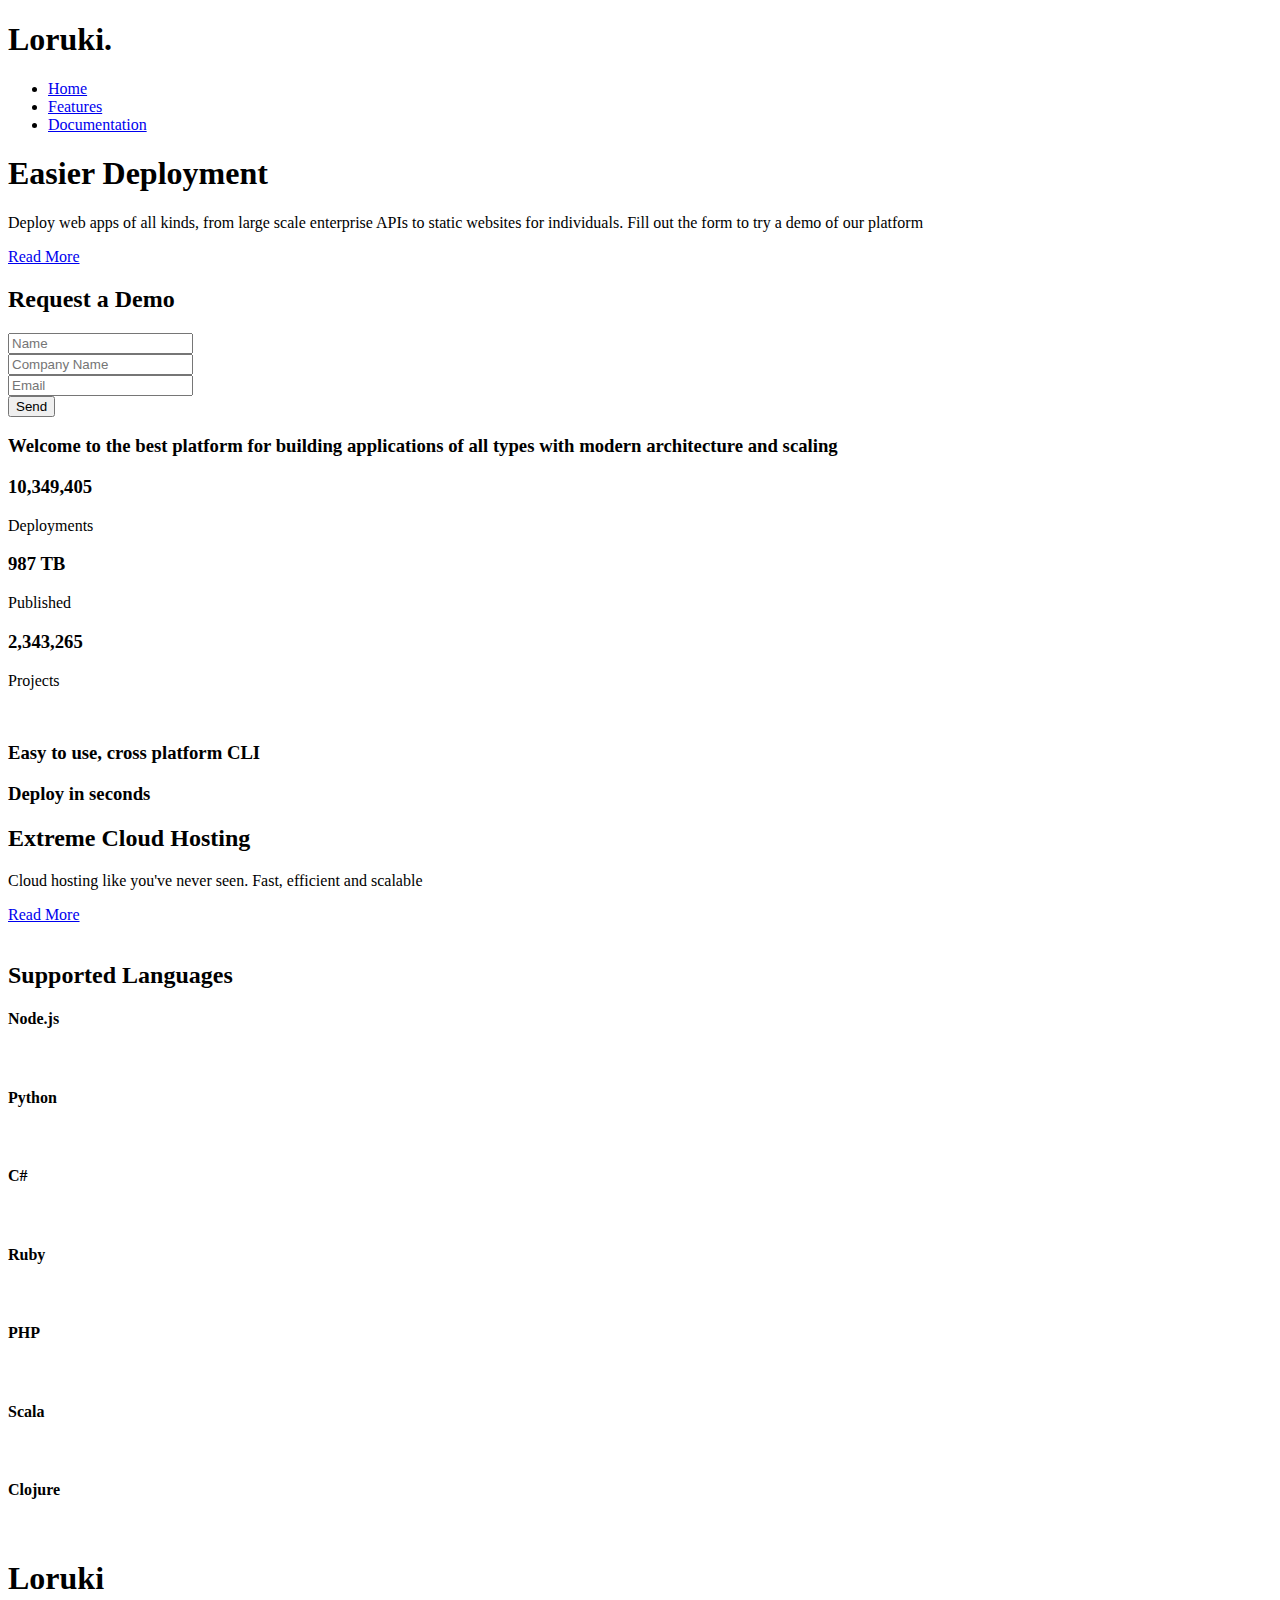
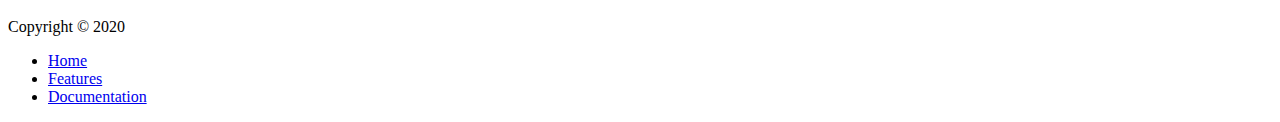
==== index.html @ d3062ba0 "Create index.html" ====
<!DOCTYPE html>
<html lang="en">
<head>
    <meta charset="UTF-8">
    <meta http-equiv="X-UA-Compatible" content="IE=edge">
    <meta name="viewport" content="width=device-width, initial-scale=1.0">
    <link rel="stylesheet" href="https://cdnjs.cloudflare.com/ajax/libs/font-awesome/5.15.1/css/all.min.css" integrity="sha512-+4zCK9k+qNFUR5X+cKL9EIR+ZOhtIloNl9GIKS57V1MyNsYpYcUrUeQc9vNfzsWfV28IaLL3i96P9sdNyeRssA==" crossorigin="anonymous" />
    <link rel="stylesheet" href="css/utilities.css">
    <link rel="stylesheet" href="css/style.css">
    <title>Loruki | Cloud Hosting For Everyone</title>
</head>
<body>
     <!-- Navbar -->
     <div class="navbar">
        <div class="container flex">
            <h1 class="logo">Loruki.</h1>
            <nav>
                <ul>
                    <li><a href="index.html">Home</a></li>
                    <li><a href="features.html">Features</a></li>
                    <li><a href="docs.html">Documentation</a></li>
                </ul>
            </nav>
        </div>
    </div>

     <!-- Showcase -->
     <section class="showcase">
        <div class="container grid">
            <div class="showcase-text">
                <h1>Easier Deployment</h1>
                <p>Deploy web apps of all kinds, from large scale enterprise APIs to static websites for individuals. Fill out the form to try a demo of our platform</p>
                <a href="features.html" class="btn btn-outline">Read More</a>
            </div>

            <div class="showcase-form card">
                <h2>Request a Demo</h2>
                 <!--  <form name="contact" netlify-honeypot="bot-field" method="POST" data-netlify="true">
                    <input type="hidden" name="form-name" value="contact">
                    <p class="hidden">
                        <label>Don’t fill this out if you're human: <input name="bot-field" /></label>
                      </p>
                    <div class="form-control">
                        <input type="text" name="name" placeholder="Name" required>
                    </div>
                    <div class="form-control">
                        <input type="text" name="company" placeholder="Company Name" required>
                    </div>
                    <div class="form-control">
                        <input type="email" name="email" placeholder="Email" required>
                    </div>
                    <input type="submit" value="Send" class="btn btn-primary">
                </form> -->
                 <form>
                    <div class="form-control">
                        <input type="text" name="name" placeholder="Name" required>
                    </div>
                    <div class="form-control">
                        <input type="text" name="company" placeholder="Company Name" required>
                    </div>
                    <div class="form-control">
                        <input type="email" name="email" placeholder="Email" required>
                    </div>
                    <input type="submit" value="Send" class="btn btn-primary">
                </form>
            </div>
        </div>
    </section>

    <!-- Stats -->
    <section class="stats">
        <div class="container">
            <h3 class="stats-heading text-center my-1">
                Welcome to the best platform for building applications of all types with modern architecture and scaling
            </h3>

            <div class="grid grid-3 text-center my-4">
                <div>
                    <i class="fas fa-server fa-3x"></i>
                    <h3>10,349,405</h3>
                    <p class="text-secondary">Deployments</p>
                </div>
                <div>
                    <i class="fas fa-upload fa-3x"></i>
                    <h3>987 TB</h3>
                    <p class="text-secondary">Published</p>
                </div>
                <div>
                    <i class="fas fa-project-diagram fa-3x"></i>
                    <h3>2,343,265</h3>
                    <p class="text-secondary">Projects</p>
                </div>
            </div>
        </div>
    </section>

     <!-- Cli -->
     <section class="cli">
        <div class="container grid">
            <img src="images/cli.png" alt="">
            <div class="card">
                <h3>Easy to use, cross platform CLI</h3>
            </div>
            <div class="card">
                <h3>Deploy in seconds</h3>
            </div>
        </div>
    </section>

     <!-- Cloud -->
     <section class="cloud bg-primary my-2 py-2">
        <div class="container grid">
            <div class="text-center">
                <h2 class="lg">Extreme Cloud Hosting</h2>
                <p class="lead my-1">Cloud hosting like you've never seen. Fast, efficient and scalable</p>
                <a href="features.html" class="btn btn-dark">Read More</a>
            </div>
            <img src="images/cloud.png" alt="">
        </div>
    </section>

    <!-- Languages -->
    <section class="languages">
        <h2 class="md text-center my-2">
            Supported Languages
        </h2>
        <div class="container flex">
            <div class="card">
                <h4>Node.js</h4>
                <img src="images/logos/node.png" alt="">
            </div>
            <div class="card">
                <h4>Python</h4>
                <img src="images/logos/python.png" alt="">
              </div>
              <div class="card">
                <h4>C#</h4>
                <img src="images/logos/csharp.png" alt="">
              </div>
              <div class="card">
                <h4>Ruby</h4>
                <img src="images/logos/ruby.png" alt="">
              </div>
              <div class="card">
                <h4>PHP</h4>
                <img src="images/logos/php.png" alt="">
              </div>
              <div class="card">
                <h4>Scala</h4>
                <img src="images/logos/scala.png" alt="">
              </div>
              <div class="card">
                <h4>Clojure</h4>
                <img src="images/logos/clojure.png" alt="">
              </div>
        </div>
    </section>

     <!-- Footer -->
     <footer class="footer bg-dark py-5">
        <div class="container grid grid-3">
            <div>
                <h1>Loruki
                </h1>
                <p>Copyright &copy; 2020</p>
            </div>
            <nav>
                <ul>
                    <li><a href="index.html">Home</a></li>
                    <li><a href="features.html">Features</a></li>
                    <li><a href="docs.html">Documentation</a></li>
                </ul>
            </nav>
            <div class="social">
                <a href="#"><i class="fab fa-github fa-2x"></i></a>
                <a href="#"><i class="fab fa-facebook fa-2x"></i></a>
                <a href="#"><i class="fab fa-instagram fa-2x"></i></a>
                <a href="#"><i class="fab fa-twitter fa-2x"></i></a>
            </div>
        </div>
    </footer>

</body>
</html>
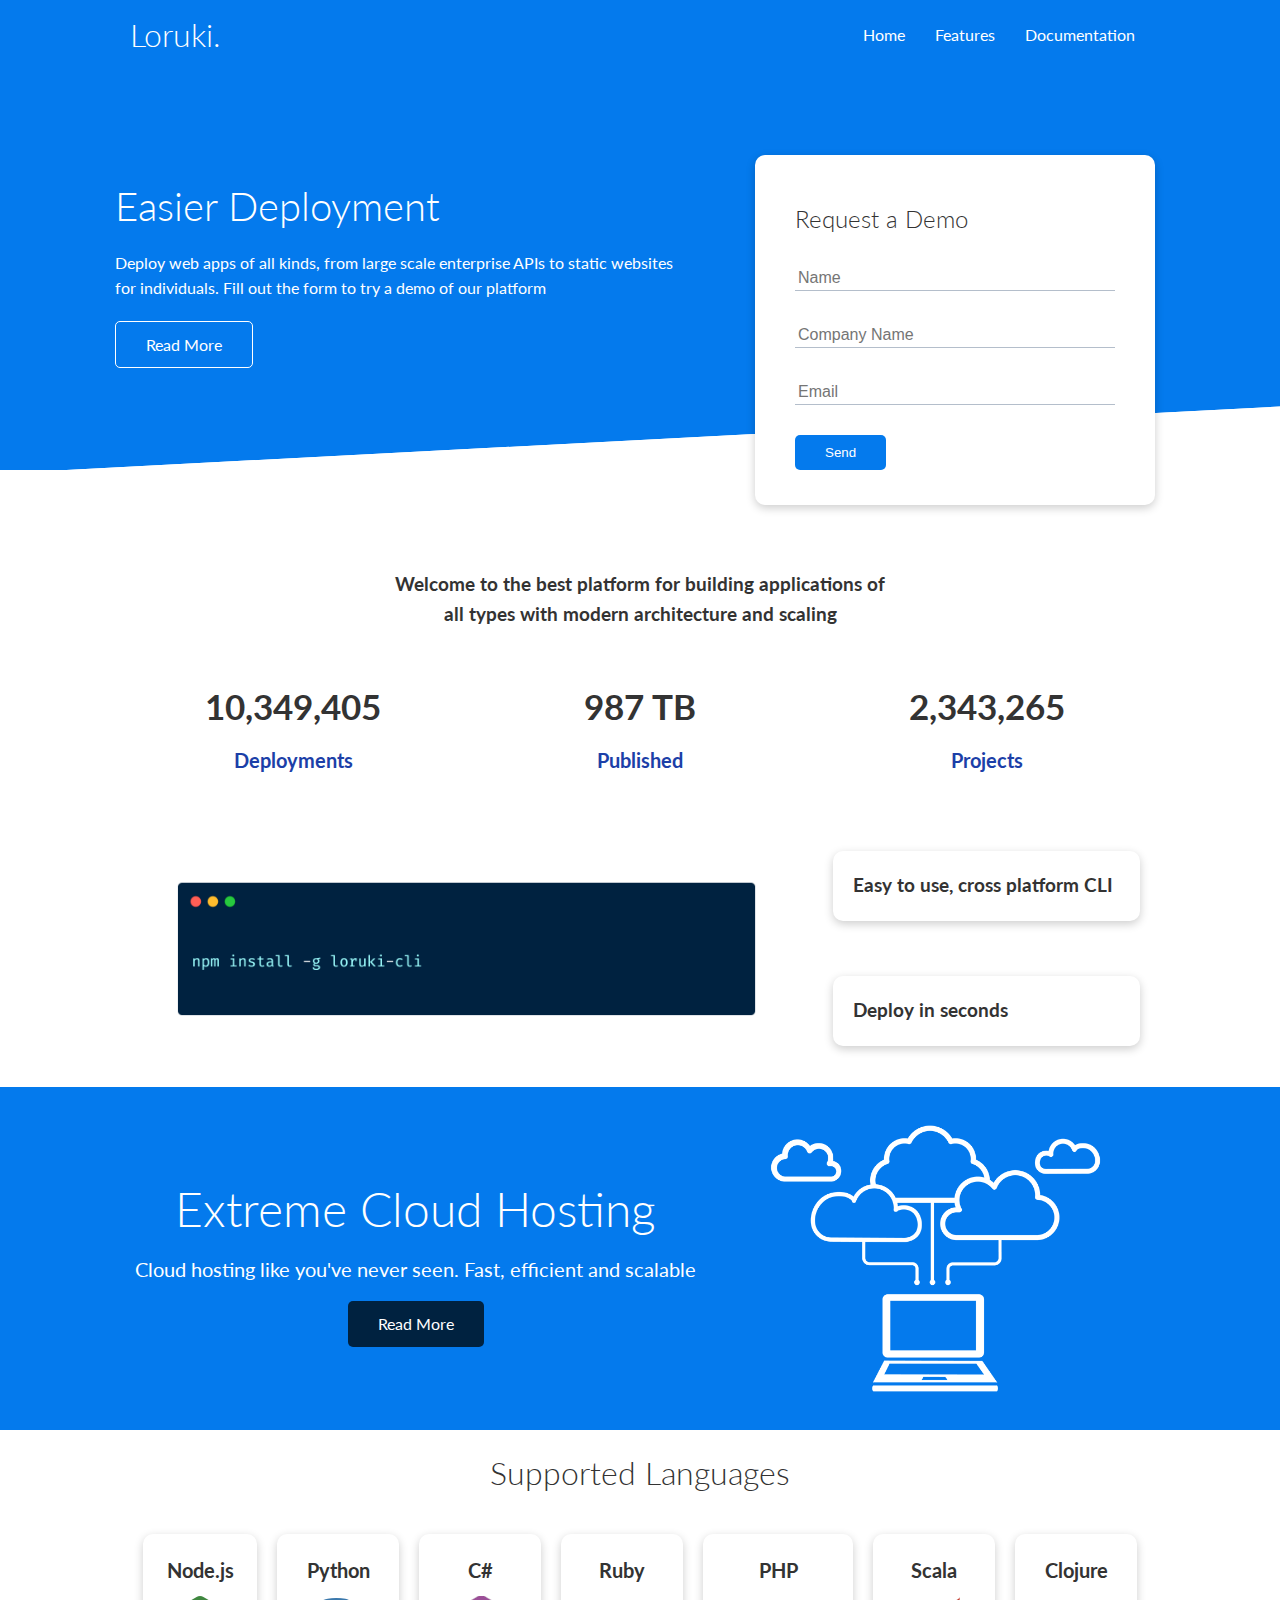
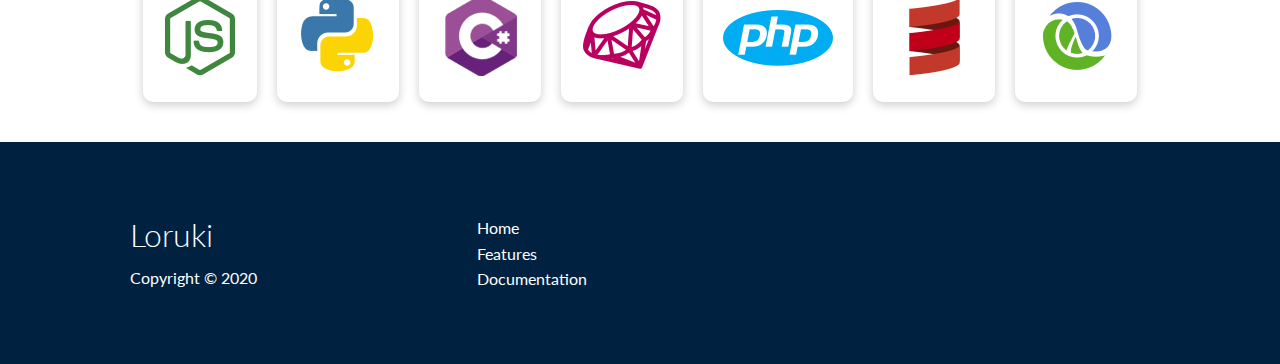
==== commit 1c73c5ed: "Update index.html" ====
--- a/index.html
+++ b/index.html
@@ -35,22 +35,7 @@
 
             <div class="showcase-form card">
                 <h2>Request a Demo</h2>
-                 <!--  <form name="contact" netlify-honeypot="bot-field" method="POST" data-netlify="true">
-                    <input type="hidden" name="form-name" value="contact">
-                    <p class="hidden">
-                        <label>Don’t fill this out if you're human: <input name="bot-field" /></label>
-                      </p>
-                    <div class="form-control">
-                        <input type="text" name="name" placeholder="Name" required>
-                    </div>
-                    <div class="form-control">
-                        <input type="text" name="company" placeholder="Company Name" required>
-                    </div>
-                    <div class="form-control">
-                        <input type="email" name="email" placeholder="Email" required>
-                    </div>
-                    <input type="submit" value="Send" class="btn btn-primary">
-                </form> -->
+                
                  <form>
                     <div class="form-control">
                         <input type="text" name="name" placeholder="Name" required>
--- a/css/utilities.css
+++ b/css/utilities.css
@@ -0,0 +1,241 @@
+   /* Utilities */
+   .container {
+    max-width: 1100px; /* we can define this in the .navbar class also
+                          but since we are going to use this .container class
+                          in different containers like: showcase, stats, CLI, cloud,
+                          launguages, footer so we are mentioning it in here as a common class */
+    margin: 0 auto;
+  /*  overflow: auto; */
+    padding: 0 40px;
+}
+
+.card {
+    background-color: #fff;
+    color: #333;
+    border-radius: 10px;
+    box-shadow: 0 3px 10px rgba(0,0,0,0.2);
+    padding: 20px;
+    margin: 10px;
+}
+
+.btn {
+    display: inline-block;
+    padding: 10px 30px;
+    cursor: pointer;
+    background: var(--primary-color);
+    color: #fff;
+    border: none;
+    border-radius: 5px;
+}
+
+.btn-outline {
+    background-color: transparent;
+    border: 1px #fff solid;
+}
+
+.btn:hover {
+    transform: scale(0.98);
+}
+
+/* Backgrounds & colored buttons */
+.bg-primary,
+.btn-primary {
+  background-color: var(--primary-color);
+  color: #fff;
+}
+
+.bg-secondary,
+.btn-secondary {
+  background-color: var(--secondary-color);
+  color: #fff;
+}
+
+.bg-dark,
+.btn-dark {
+  background-color: var(--dark-color);
+  color: #fff;
+}
+
+.bg-light,
+.btn-light {
+  background-color: var(--light-color);
+  color: #333;
+}
+
+.bg-primary a,
+.btn-primary a,
+.bg-secondary a,
+.btn-secondary a,
+.bg-dark a,
+.btn-dark a {
+  color: #fff;
+}
+
+/* Text colors */
+.text-primary {
+  color: var(--primary-color);
+}
+
+.text-secondary {
+  color: var(--secondary-color);
+}
+
+.text-dark {
+  color: var(--dark-color);
+}
+
+.text-light {
+  color: var(--light-color);
+}
+
+/* Text sizes */
+.lead {
+    font-size: 20px;
+  }
+  
+  .sm {
+    font-size: 1rem;
+  }
+  
+  .md {
+    font-size: 2rem;
+  }
+  
+  .lg {
+    font-size: 3rem;
+  }
+  
+  .xl {
+    font-size: 4rem;
+  }
+
+.text-center {
+    text-align: center;
+}
+
+/* Alert */
+.alert {
+  background-color: var(--light-color);
+  padding: 10px 20px;
+  font-weight: bold;
+  margin: 15px 0;
+}
+
+.alert i {
+  margin-right: 10px;
+}
+
+.alert-success {
+  background-color: var(--success-color);
+  color: #fff;
+}
+
+.alert-error {
+  background-color: var(--error-color);
+  color: #fff;
+}
+
+
+.flex {
+    display: flex;
+    justify-content: center;
+    align-items: center;
+    height:100%; /* this height property defines how much % of the items in .flex class
+                    which is h1 and nav bar should be present in the container.
+                    Try to change the value to 50% and see the result */
+}
+
+.grid {
+    display: grid;
+    grid-template-columns: repeat(2, 1fr);
+    gap: 20px;
+    justify-content: center;
+    align-items: center;
+    height: 100%;
+}
+
+.grid-3 {
+    grid-template-columns: repeat(3, 1fr);
+}
+
+/* Margin */
+.my-1 {
+    margin: 1rem 0;
+  }
+  
+  .my-2 {
+    margin: 1.5rem 0;
+  }
+  
+  .my-3 {
+    margin: 2rem 0;
+  }
+  
+  .my-4 {
+    margin: 3rem 0;
+  }
+  
+  .my-5 {
+    margin: 4rem 0;
+  }
+  
+  .m-1 {
+    margin: 1rem;
+  }
+  
+  .m-2 {
+    margin: 1.5rem;
+  }
+  
+  .m-3 {
+    margin: 2rem;
+  }
+  
+  .m-4 {
+    margin: 3rem;
+  }
+  
+  .m-5 {
+    margin: 4rem;
+  }
+  
+  /* Padding */
+  .py-1 {
+    padding: 1rem 0;
+  }
+  
+  .py-2 {
+    padding: 1.5rem 0;
+  }
+  
+  .py-3 {
+    padding: 2rem 0;
+  }
+  
+  .py-4 {
+    padding: 3rem 0;
+  }
+  
+  .py-5 {
+    padding: 4rem 0;
+  }
+  
+  .p-1 {
+    padding: 1rem;
+  }
+  
+  .p-2 {
+    padding: 1.5rem;
+  }
+  
+  .p-3 {
+    padding: 2rem;
+  }
+  
+  .p-4 {
+    padding: 3rem;
+  }
+  
+  .p-5 {
+    padding: 4rem;
+  }
--- a/css/style.css
+++ b/css/style.css
@@ -0,0 +1,396 @@
+@import url('https://fonts.googleapis.com/css2?family=Lato:wght@300&display=swap');
+
+:root {
+    --primary-color: #047aed;
+    --secondary-color: #1c3fa8;
+    --dark-color: #002240;
+    --light-color: #f4f4f4;
+    --success-color: #5cb85c;
+    --error-color: #d9534f;
+  }
+
+  
+* {
+    box-sizing: border-box;
+    padding: 0;
+    margin: 0;
+}
+
+body {
+    font-family: 'Lato', sans-serif;
+    color: #333;
+    line-height: 1.6;
+}
+
+ul {
+    list-style-type: none;
+}
+
+a {
+    text-decoration: none;
+    color: #333;
+}
+
+h1, h2 {
+    font-weight: 300; /* make it less bold */
+    line-height: 1.2;
+    margin: 10px 0px;
+}
+
+p {
+    margin: 10px 0;
+}
+
+img {
+    width: 100%; /* so that the img occupy the whole container if it is small
+                    or adjust in the container if it is large in size*/
+}
+
+
+
+   /* Navbar */
+.navbar {
+    background-color: var(--primary-color);
+    color: #fff;
+    height: 70px;
+}
+
+.navbar ul {
+    display: flex;
+}
+
+.navbar a {
+    color: #fff;
+    padding: 10px;
+    margin: 0 5px;
+}
+
+.navbar a:hover {
+    border-bottom: 2px  #fff solid; 
+}
+
+.navbar .flex {
+    justify-content: space-between;
+}
+
+
+
+/* Showcase */
+.showcase {
+    height: 400px;
+    background-color: var(--primary-color);
+    color: #fff;
+    position: relative;
+}
+
+.showcase h1 {
+    font-size: 40px;
+}
+
+.showcase p {
+    margin: 20px 0;
+}
+
+.showcase .grid {
+    grid-template-columns: 55% 45%;
+    gap: 30px;
+}
+
+.showcase-text {
+    animation: slideInFromLeft 1s ease-in;
+}
+
+.showcase-form {
+    position: relative;
+    top: 60px;
+    height: 350px;
+    width: 400px;
+    padding: 40px;
+    z-index: 100; /* the item will be always at the front of the image or background */
+    justify-self: flex-end; /* to push the form to the right i.e and the end of the showcase container */
+    animation: slideInFromRight 1s ease-in;
+}
+
+.showcase-form .form-control {
+    margin: 30px 0;
+}
+
+.showcase-form input[type='text'],   /* .form-control is also applicable in place of .showcase-form */
+.showcase-form input[type='email'] { /* .form-control is also applicable in place of .showcase-form */
+    border: 0;
+    border-bottom: 1px solid #b4becb;
+    width: 100%;
+    padding: 3px;
+    font-size: 16px; 
+}
+
+.showcase-form input:focus {
+    outline: none;
+}
+
+.showcase::before,
+.showcase::after {
+    content:'';    /* without mention "content" property this pseudo-element selector property(::) will not work */
+                  /* you can blank the value of content property */
+    position: absolute;
+    height: 100px;
+    bottom: -70px;
+    right: 0px;      /* without mentioning the value of right and left property it will not work */                  
+    left: 0px;      /* without mentioning the value of right and left property it will not work */
+    background: #fff;
+    transform: skewY(-3deg);
+    -webkit-transform: skewY(-3deg);
+    -moz-transform: skewY(-3deg);
+    -ms-transform: skewY(-3deg);
+}
+
+
+   /* Stats */
+    .stats {
+/*  position: relative;
+    top: 100px; */
+
+    padding-top: 100px; /* we can also do this by mention the position: relative property as mention above */ 
+    animation: slideInFromBottom 1s ease-in;
+    }
+
+    .stats-heading {
+        max-width: 500px;
+        margin: auto;
+    }
+
+    .stats .grid h3 {
+        font-size: 35px;
+    }
+
+    .stats .grid p {
+        font-size: 20px;
+        font-weight: bold;
+    }
+
+
+    /* Cli */
+    .cli .grid {
+        grid-template-columns: repeat(3, 1fr);
+        grid-template-rows: repeat(2, 1fr);
+    }
+
+    .cli .grid > *:first-child {
+        grid-column: 1 / span 2;
+        grid-row: 1 / span 2;
+    }
+    
+
+    /* Cloud */
+    .cloud .grid {
+        grid-template-columns: 4fr 3fr;
+    }
+
+    /* Languages */
+    .languages .flex {
+        flex-wrap: wrap;
+    }
+    .languages .card {
+        text-align: center;
+        margin: 18px 10px 40px; 
+        transition: transform 0.2s ease-in;
+    }
+
+    .languages .card h4 {
+        font-size: 20px;
+        margin-bottom: 10px;
+    }
+
+    .languages .card:hover {
+        transform: translateY(-15px);
+    }
+
+
+    /* Features.html */
+    /* Head */
+    .features-head img {
+        width: 200px;
+        justify-self: flex-end;
+    }
+
+    .features-sub-head img {
+        width: 300px;
+        justify-self: flex-end;
+    }
+
+    .features-main .card > i {
+        margin-right: 20px;
+    }
+
+    .features-main .grid {
+        padding: 30px;
+    }
+
+    .features-main .grid > *:first-child {
+        grid-column: 1 / span 3;
+    }
+
+    .features-main .grid > *:nth-child(2) {
+        grid-column: 1 / span 2;
+    }
+
+
+    /* docs.html */
+    /* Head */
+    .docs-head img {
+        width: 200px;
+        justify-self: flex-end;
+    }
+
+    .docs-main h3 {
+        margin: 20px 0;
+    }
+
+    .docs-main .grid {
+        grid-template-columns: 1fr 2fr;
+        align-items: flex-start;
+    }
+
+    .docs-main nav li {
+        font-size: 17px;
+        padding-bottom: 5px;
+        margin-bottom: 5px;
+        border-bottom: 1px #ccc solid;
+    }
+
+    .docs-main a:hover {
+        font-weight: bold;
+    }
+
+
+    /* Footer */
+    .footer .social a{
+        margin: 0 10px;
+    }
+
+
+    /* Animation */
+    @keyframes slideInFromLeft {
+        0% {
+            transform: translateX(-100%);
+        }
+
+        100% {
+            transform: translateX(0);
+        }
+    }
+
+    @keyframes slideInFromRight {
+        0% {
+            transform: translateX(100%);
+        }
+
+        100% {
+              transform: translateX(0);
+        }
+    }
+
+    @keyframes slideInFromTop {
+        0% {
+            transform: translateY(-100%);
+        }
+
+        100% {
+            transform: translateX(0);
+        }
+    }
+
+    @keyframes slideInFromBottom {
+        0% {
+            transform: translateY(100%);
+        }
+
+        100% {
+            transform: translateX(0);
+        }
+    }
+
+
+
+    /* media query for Tablet version */
+    @media (max-width: 768px) {
+        .grid,
+        .showcase .grid,
+        .stats .grid,
+        .cli .grid,
+        .cloud .grid,
+        .features-main .grid,
+        .docs-main .grid {
+            grid-template-columns: 1fr;
+            grid-template-rows: 1fr;
+        }
+
+        .showcase {
+            height: auto;
+        }
+
+        .showcase-text {
+            text-align: center;
+            margin-top: 40px;
+            animation: slideInFromTop 1s ease-in;
+        }
+
+        .showcase-form {
+            justify-self: center;
+            margin: auto;
+            animation: slideInFromBottom 1s ease-in;
+        }
+
+        .cli .grid > *:first-child {
+            grid-column: 1;
+            grid-row: 1;
+        }
+
+        .features-head,
+        .features-sub-head,
+        .docs-head {
+           text-align: center;
+        }
+
+        .features-head img,
+        .features-sub-head img,
+        .docs-head img {
+           justify-self: center;
+        }
+
+        .features-main .grid > *:first-child,
+        .features-main .grid > *:nth-child(2){
+           grid-column: 1;
+        }
+
+        .footer .grid {
+            grid-template-columns: repeat(3, 1fr);
+        } 
+      }
+  
+
+    /* media query for Mobile version */
+    @media (max-width: 500px) {
+       .navbar {
+        height: 110px;
+       } 
+
+       .navbar .flex {
+        flex-direction: column;
+       }
+
+       .navbar ul {
+        padding: 10px;
+        background-color: rgba(0,0,0,0.1);
+       }
+
+       .footer .grid {
+        grid-template-columns: 1fr;
+    }
+    }
+
+        
+    
+
+
+   
